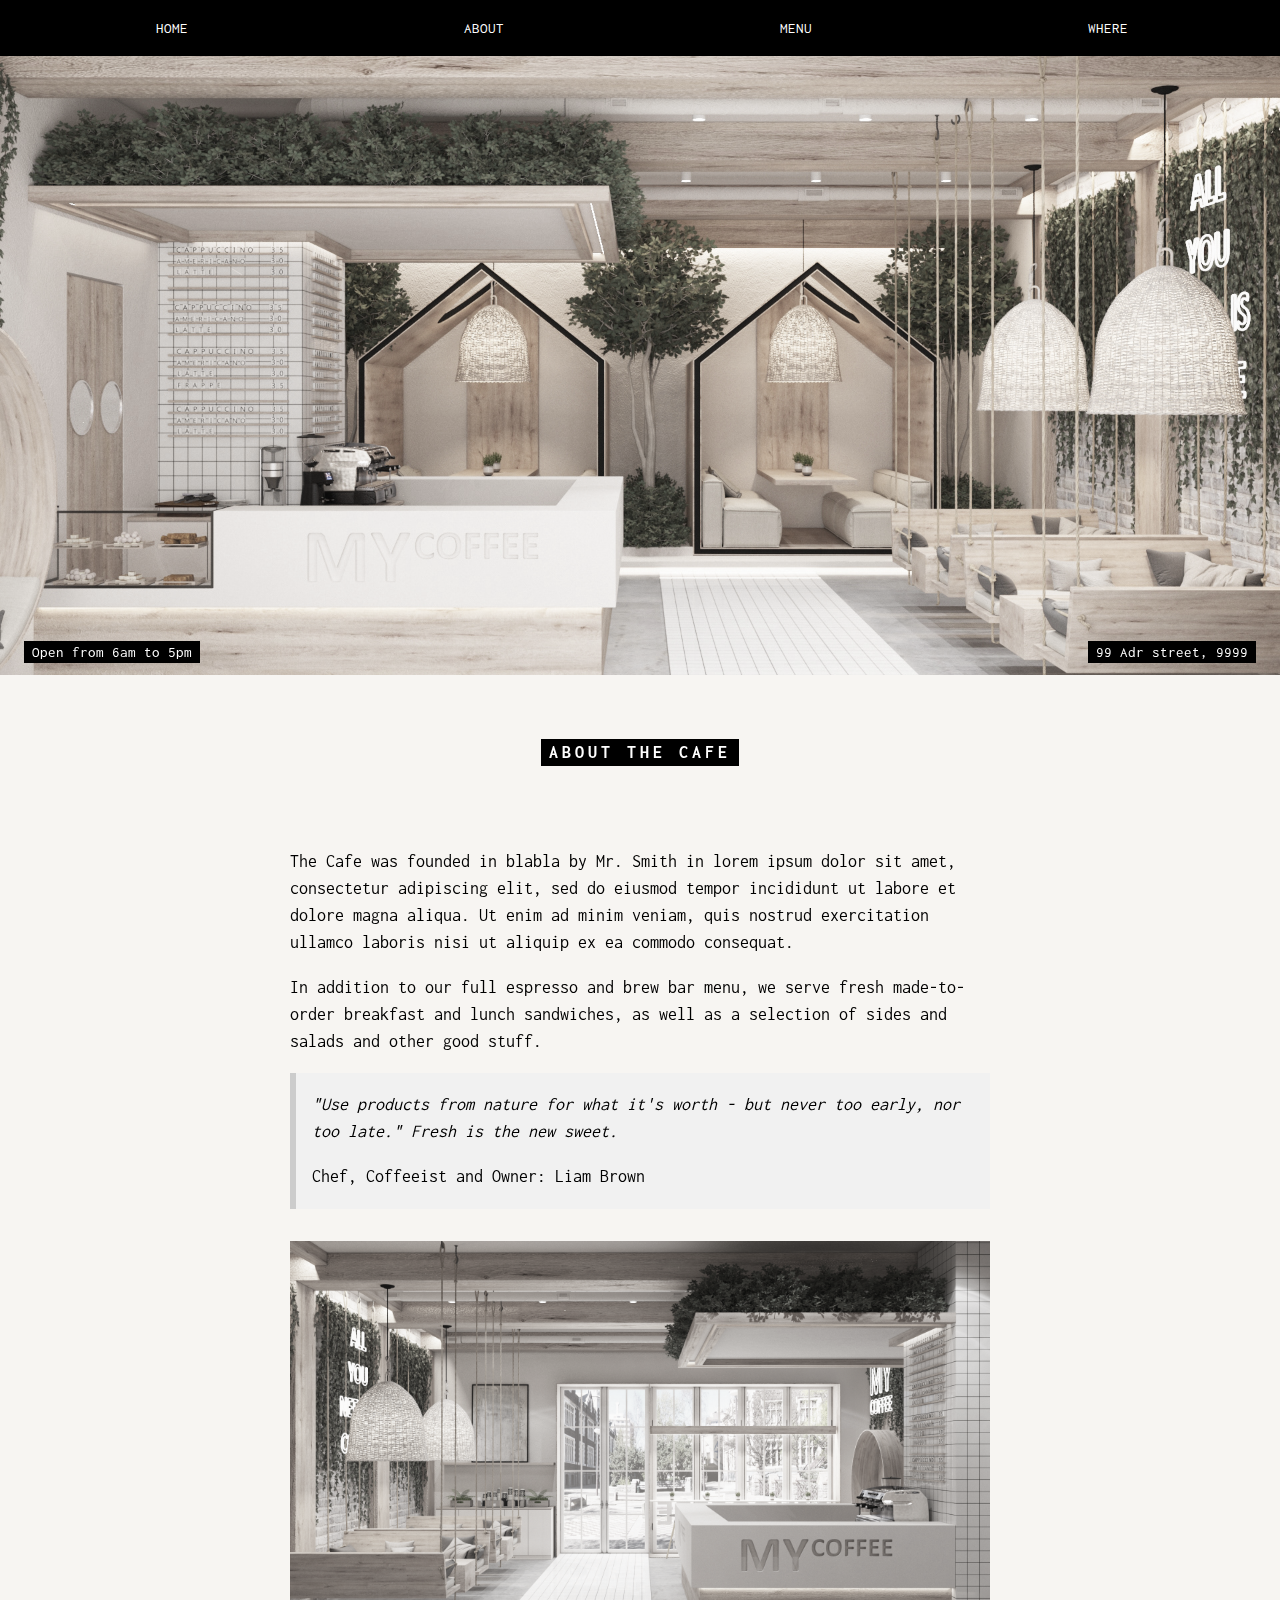
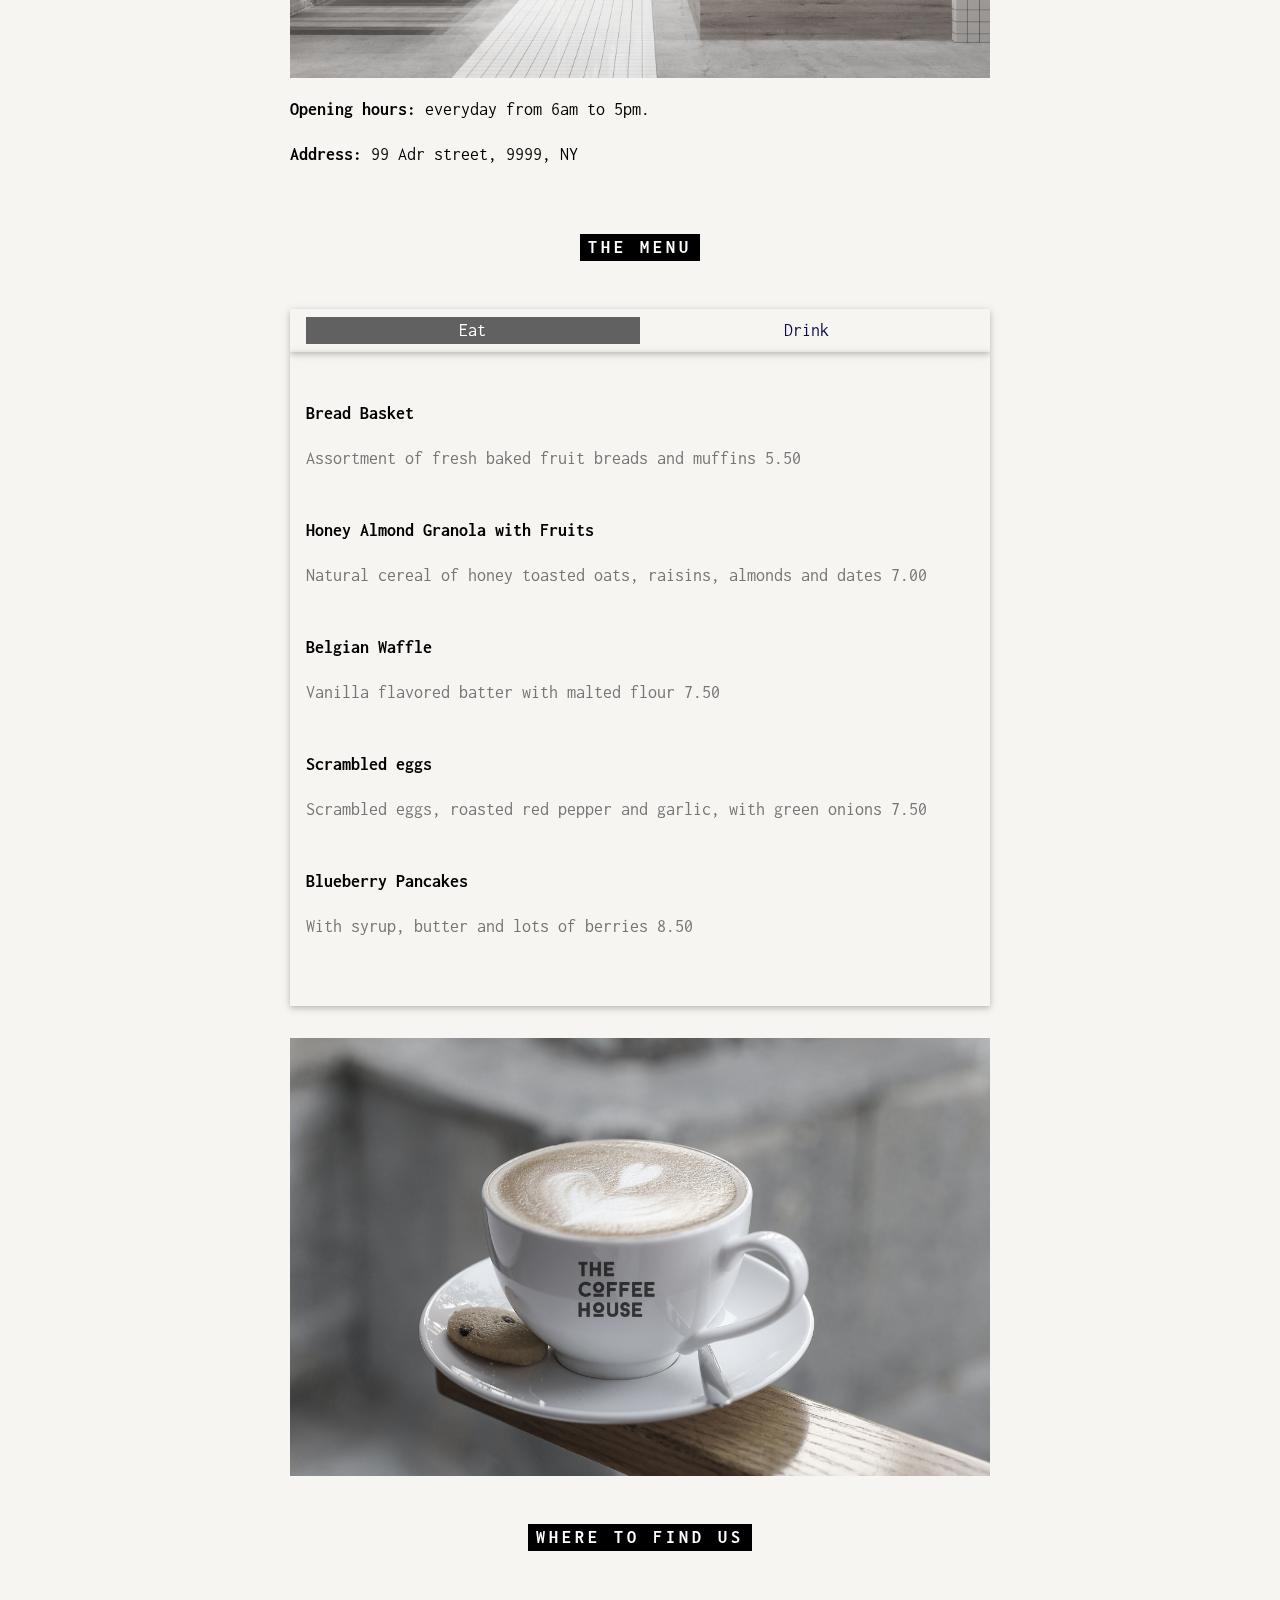
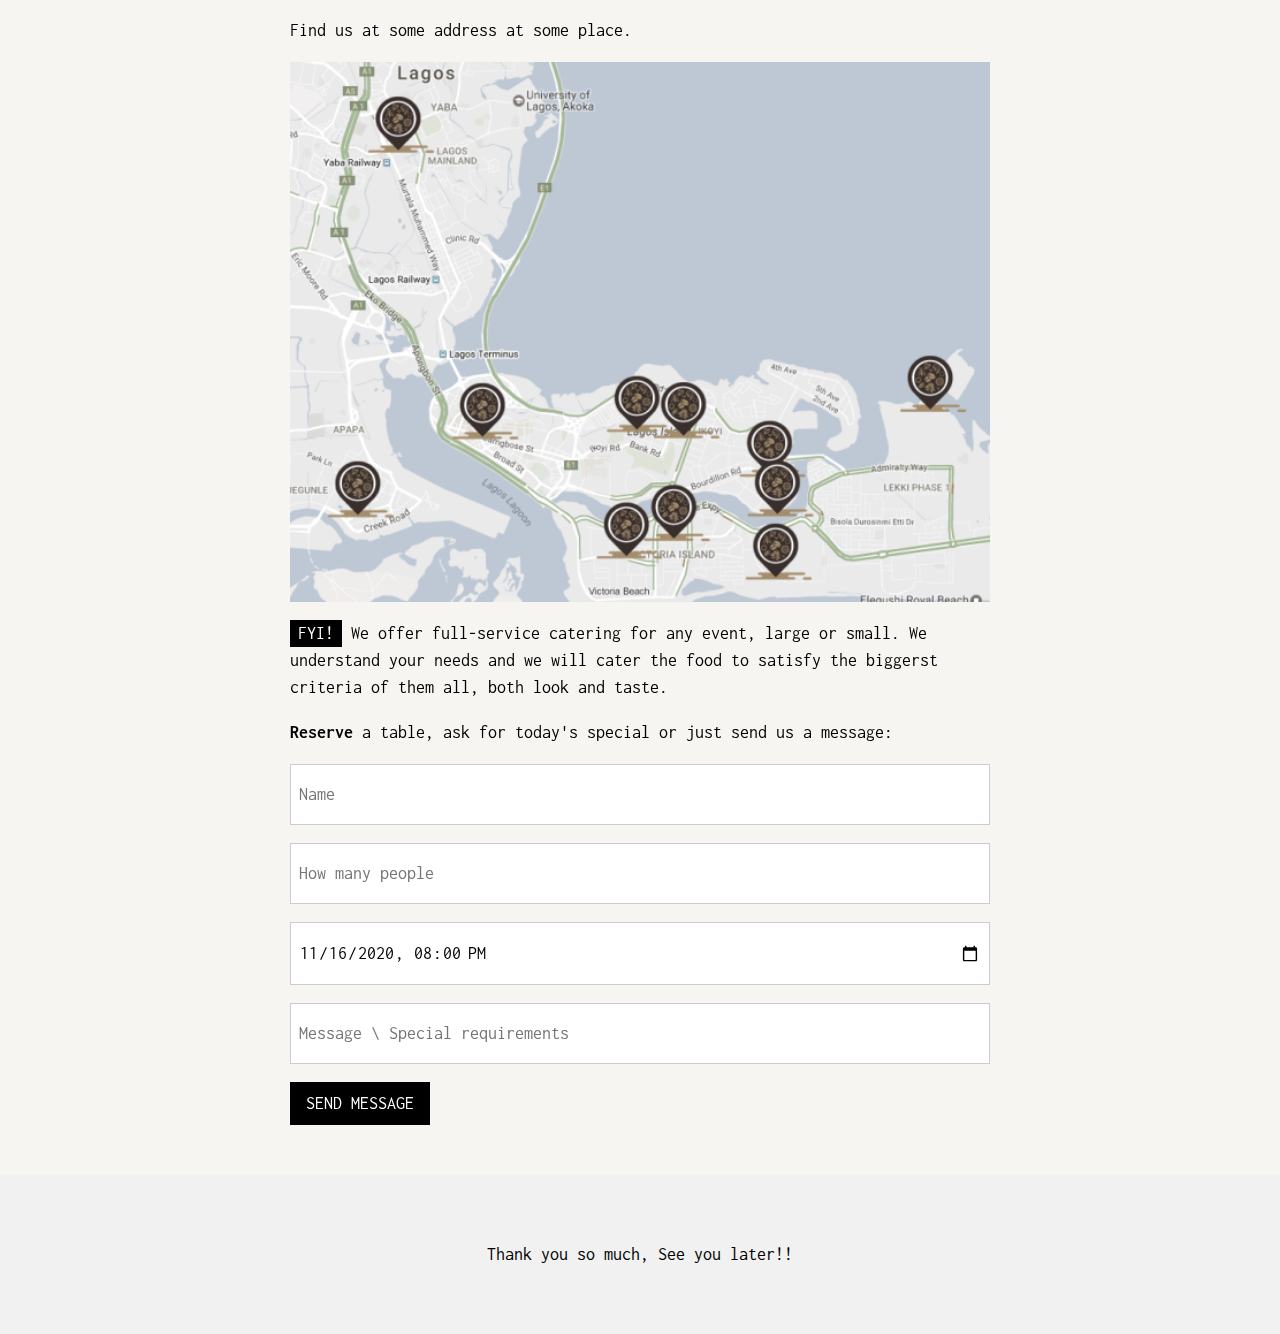
==== index.htm @ 523b7050 "Up" ====
<!DOCTYPE html>
<html>
<title>My Coffee House</title>
<meta charset="UTF-8">
<meta name="viewport" content="width=device-width, initial-scale=1">
<link rel="preconnect" href="https://fonts.googleapis.com">
<link rel="preconnect" href="https://fonts.gstatic.com" crossorigin>
<link href="https://fonts.googleapis.com/css2?family=Inconsolata:wght@200;300;400;500;600;700;800;900&display=swap" rel="stylesheet">
<link rel="stylesheet" href="./assets/css/style.css">
<body>
<link rel="stylesheet" href="./assets/css/responsive.css">
  <!-- Header -->
<div class="top">
  <div class="row padding_ black">
    <div class="col s3">
      <a href="#" class="button block black">HOME</a>
    </div>
    <div class="col s3">
      <a href="#about" class="button block black">ABOUT</a>
    </div>
    <div class="col s3">
      <a href="#menu" class="button block black">MENU</a>
    </div>
    <div class="col s3">
      <a href="#where" class="button block black">WHERE</a>
    </div>
  </div>
</div>

<!-- Header with image -->
<header class="bgimg display-container grayscale-min" id="home">
  <div class="display-bottomleft center  padding-large hide-small">
    <span class="tag">Open from 6am to 5pm</span>
  </div>
  <div class="display-bottomright center padding-large">
    <span class="tag">99 Adr street, 9999</span>
  </div>
</header>

<!-- Add a background color and large text to the whole page -->
<div class="sand grayscale large">

<!-- About Container -->
<div class="container" id="about">
  <div class="content" style="max-width:700px">
    <h5 class="center padding-64"><span class="tag wide">ABOUT THE CAFE</span></h5>
    <p>The Cafe was founded in blabla by Mr. Smith in lorem ipsum dolor sit amet, consectetur adipiscing elit, sed do eiusmod tempor incididunt ut labore et dolore magna aliqua. Ut enim ad minim veniam, quis nostrud exercitation ullamco laboris nisi ut aliquip ex ea commodo consequat.</p>
    <p>In addition to our full espresso and brew bar menu, we serve fresh made-to-order breakfast and lunch sandwiches, as well as a selection of sides and salads and other good stuff.</p>
    <div class="panel leftbar light-grey">
      <p><i>"Use products from nature for what it's worth - but never too early, nor too late." Fresh is the new sweet.</i></p>
      <p>Chef, Coffeeist and Owner: Liam Brown</p>
    </div>
    <img src="/assets/images/coffeeshop.jpg" style="width:100%;max-width:1000px" class="margin-top">
    <p><strong>Opening hours:</strong> everyday from 6am to 5pm.</p>
    <p><strong>Address:</strong> 99 Adr street, 9999, NY</p>
  </div>
</div>

<!-- Menu Container -->
<div class="container" id="menu">
  <div class="content" style="max-width:700px">

    <h5 class="center padding-48"><span class="tag wide">THE MENU</span></h5>

    <div class="row center card padding_">
      <a href="javascript:void(0)" onclick="openMenu(event, 'Eat');" id="myLink">
        <div class="col s6 tablink">Eat</div>
      </a>
      <a href="javascript:void(0)" onclick="openMenu(event, 'Drinks');">
        <div class="col s6 tablink">Drink</div>
      </a>
    </div>

    <div id="Eat" class="container menu padding-48 card">
      <h5>Bread Basket</h5>
      <p class="text-grey">Assortment of fresh baked fruit breads and muffins 5.50</p><br>

      <h5>Honey Almond Granola with Fruits</h5>
      <p class="text-grey">Natural cereal of honey toasted oats, raisins, almonds and dates 7.00</p><br>

      <h5>Belgian Waffle</h5>
      <p class="text-grey">Vanilla flavored batter with malted flour 7.50</p><br>

      <h5>Scrambled eggs</h5>
      <p class="text-grey">Scrambled eggs, roasted red pepper and garlic, with green onions 7.50</p><br>

      <h5>Blueberry Pancakes</h5>
      <p class="text-grey">With syrup, butter and lots of berries 8.50</p>
    </div>

    <div id="Drinks" class="container menu padding-48 card">
      <h5>Coffee</h5>
      <p class="text-grey">Regular coffee 2.50</p><br>

      <h5>Chocolato</h5>
      <p class="text-grey">Chocolate espresso with milk 4.50</p><br>

      <h5>Corretto</h5>
      <p class="text-grey">Whiskey and coffee 5.00</p><br>

      <h5>Iced tea</h5>
      <p class="text-grey">Hot tea, except not hot 3.00</p><br>

      <h5>Soda</h5>
      <p class="text-grey">Coke, Sprite, Fanta, etc. 2.50</p>
    </div>
    <img src="./assets/images/coffee.jpg" style="width:100%;max-width:1000px;margin-top:32px;">
  </div>
</div>

<!-- Contact/Area Container -->
<div class="container" id="where" style="padding-bottom:32px;">
  <div class="content" style="max-width:700px">
    <h5 class="center padding-48"><span class="tag wide">WHERE TO FIND US</span></h5>
    <p>Find us at some address at some place.</p>
    <img src="/assets/images/map.png.webp" class="image" style="width:100%">
    <p><span class="tag">FYI!</span> We offer full-service catering for any event, large or small. We understand your needs and we will cater the food to satisfy the biggerst criteria of them all, both look and taste.</p>
    <p><strong>Reserve</strong> a table, ask for today's special or just send us a message:</p>
    <form action="" target="_blank">
      <p><input class="input padding-16 border" type="text" placeholder="Name" required name="Name"></p>
      <p><input class="input padding-16 border" type="number" placeholder="How many people" required name="People"></p>
      <p><input class="input padding-16 border" type="datetime-local" placeholder="Date and time" required name="date" value="2020-11-16T20:00"></p>
      <p><input class="input padding-16 border" type="text" placeholder="Message \ Special requirements" required name="Message"></p>
      <p><button class="button black" type="submit">SEND MESSAGE</button></p>
    </form>
  </div>
</div>

<!-- End page content -->
</div>

<!-- Footer -->
<footer class="center light-grey padding-48 large">
  <p>Thank you so much, See you later!!</p>
</footer>
<script src="./assets/js/menu.js"></script>
</body>
</html>
---- assets/css/style.css ----
* {
  box-sizing: border-box;
  padding: 0;
  margin: 0;
}

footer,
header {
  display: block;
}

body,
html {
  height: 100%;
  font-family: "Inconsolata", monospace;
  font-size: 15px;
  line-height: 1.5;
}

html {
  -ms-text-size-adjust: 100%;
  -webkit-text-size-adjust: 100%;
  overflow-x: hidden;
  scroll-behavior: smooth;
}

/* COMMON */
p {
  display: block;
  margin-block-start: 1em;
  margin-block-end: 1em;
  margin-inline-start: 0px;
  margin-inline-end: 0px;
}

h1 {
  font-size: 36px;
}
h2 {
  font-size: 30px;
}
h3 {
  font-size: 24px;
}
h4 {
  font-size: 20px;
}
h5 {
  font-size: 18px;
}
h6 {
  font-size: 16px;
}

a {
  background-color: transparent;
}
a:active,
a:hover {
  outline-width: 0;
}

strong {
  font-weight: bolder;
}

img {
  border-style: none;
  vertical-align: middle;
}

button,
input {
  font: inherit;
  margin: 0;
  overflow: visible;
}

button {
  text-transform: none;
}

.top {
  position: fixed;
  top: 0;
  left: 0;
  right: 0;
  line-height: 24px;
  z-index: 1;
}

.row:after,
.row:before {
  content: "";
  display: table;
  clear: both;
}

.col {
  float: left;
  width: 100%;
}

.col.s3 {
  width: 25%;
}

.col.s6 {
  width: 49.99999%;
}

.padding_ {
  padding: 8px 16px !important;
}

.black {
  color: #fff !important;
  background-color: #000 !important;
}

.button:hover {
  color: #000 !important;
  background-color: #ccc !important;
}

.button {
  -webkit-touch-callout: none;
  -webkit-user-select: none;
  -khtml-user-select: none;
  -moz-user-select: none;
  -ms-user-select: none;
  user-select: none;
  border: none;
  display: inline-block;
  padding: 8px 16px;
  vertical-align: middle;
  overflow: hidden;
  text-decoration: none;
  color: inherit;
  background-color: inherit;
  text-align: center;
  cursor: pointer;
  white-space: nowrap;
}

.button:disabled {
  cursor: not-allowed;
  opacity: 0.3;
}

.block {
  display: block;
  width: 100%;
}

.display-container {
  position: relative;
}

.grayscale-min {
  filter: grayscale(50%);
}

.display-bottomleft {
  position: absolute;
  left: 0;
  bottom: 0;
}

.center {
  text-align: center !important;
}

.padding-large {
  padding: 12px 24px !important;
}

.tag {
  background-color: #000;
  color: #fff;
  display: inline-block;
  padding-left: 8px;
  padding-right: 8px;
  text-align: center;
}

.display-bottomright {
  position: absolute;
  right: 0;
  bottom: 0;
}

.sand {
  color: #000 !important;
  background-color: #fdf5e6 !important;
}

.grayscale {
  filter: grayscale(75%);
}

.large {
  font-size: 18px !important;
}

.container {
  padding: 0.01em 16px;
}

.container:after,
.container:before,
.panel:after,
.panel:before {
  content: "";
  display: table;
  clear: both;
}

.content {
  margin-left: auto;
  margin-right: auto;
}

.content {
  max-width: 980px;
}

.padding-64 {
  padding-top: 64px !important;
  padding-bottom: 64px !important;
}

.wide {
  letter-spacing: 4px;
}

.panel {
  padding: 0.01em 16px;
  margin-top: 16px;
  margin-bottom: 16px;
}

.leftbar {
  border-left: 6px solid #ccc !important;
}

.light-grey {
  color: #000 !important;
  background-color: #f1f1f1 !important;
}

.dark-grey {
  color: #fff !important;
  background-color: #616161 !important;
}

.margin-top {
  margin-top: 16px !important;
}

.padding-48 {
  padding-top: 48px !important;
  padding-bottom: 48px !important;
}

.card {
  box-shadow: 0 2px 5px 0 rgba(0, 0, 0, 0.16), 0 2px 10px 0 rgba(0, 0, 0, 0.12);
}

.text-grey {
  color: #757575 !important;
}

.image {
  max-width: 100%;
  height: auto;
}

.input {
  padding: 8px;
  display: block;
  border: none;
  border-bottom: 1px solid #ccc;
  width: 100%;
}

.border {
  border: 1px solid #ccc !important;
}

.padding-16 {
  padding-top: 16px !important;
  padding-bottom: 16px !important;
}

.light-grey {
  color: #000 !important;
  background-color: #f1f1f1 !important;
}
/* COMMON */

.bgimg {
  background: url("/assets/images/mycoffee.jpeg") top center / cover no-repeat;
  min-height: 75%;
}

.menu {
  display: none;
}
---- assets/css/responsive.css ----
@media (max-width: 600px) {
  .hide-small {
    display: none !important;
  }
}
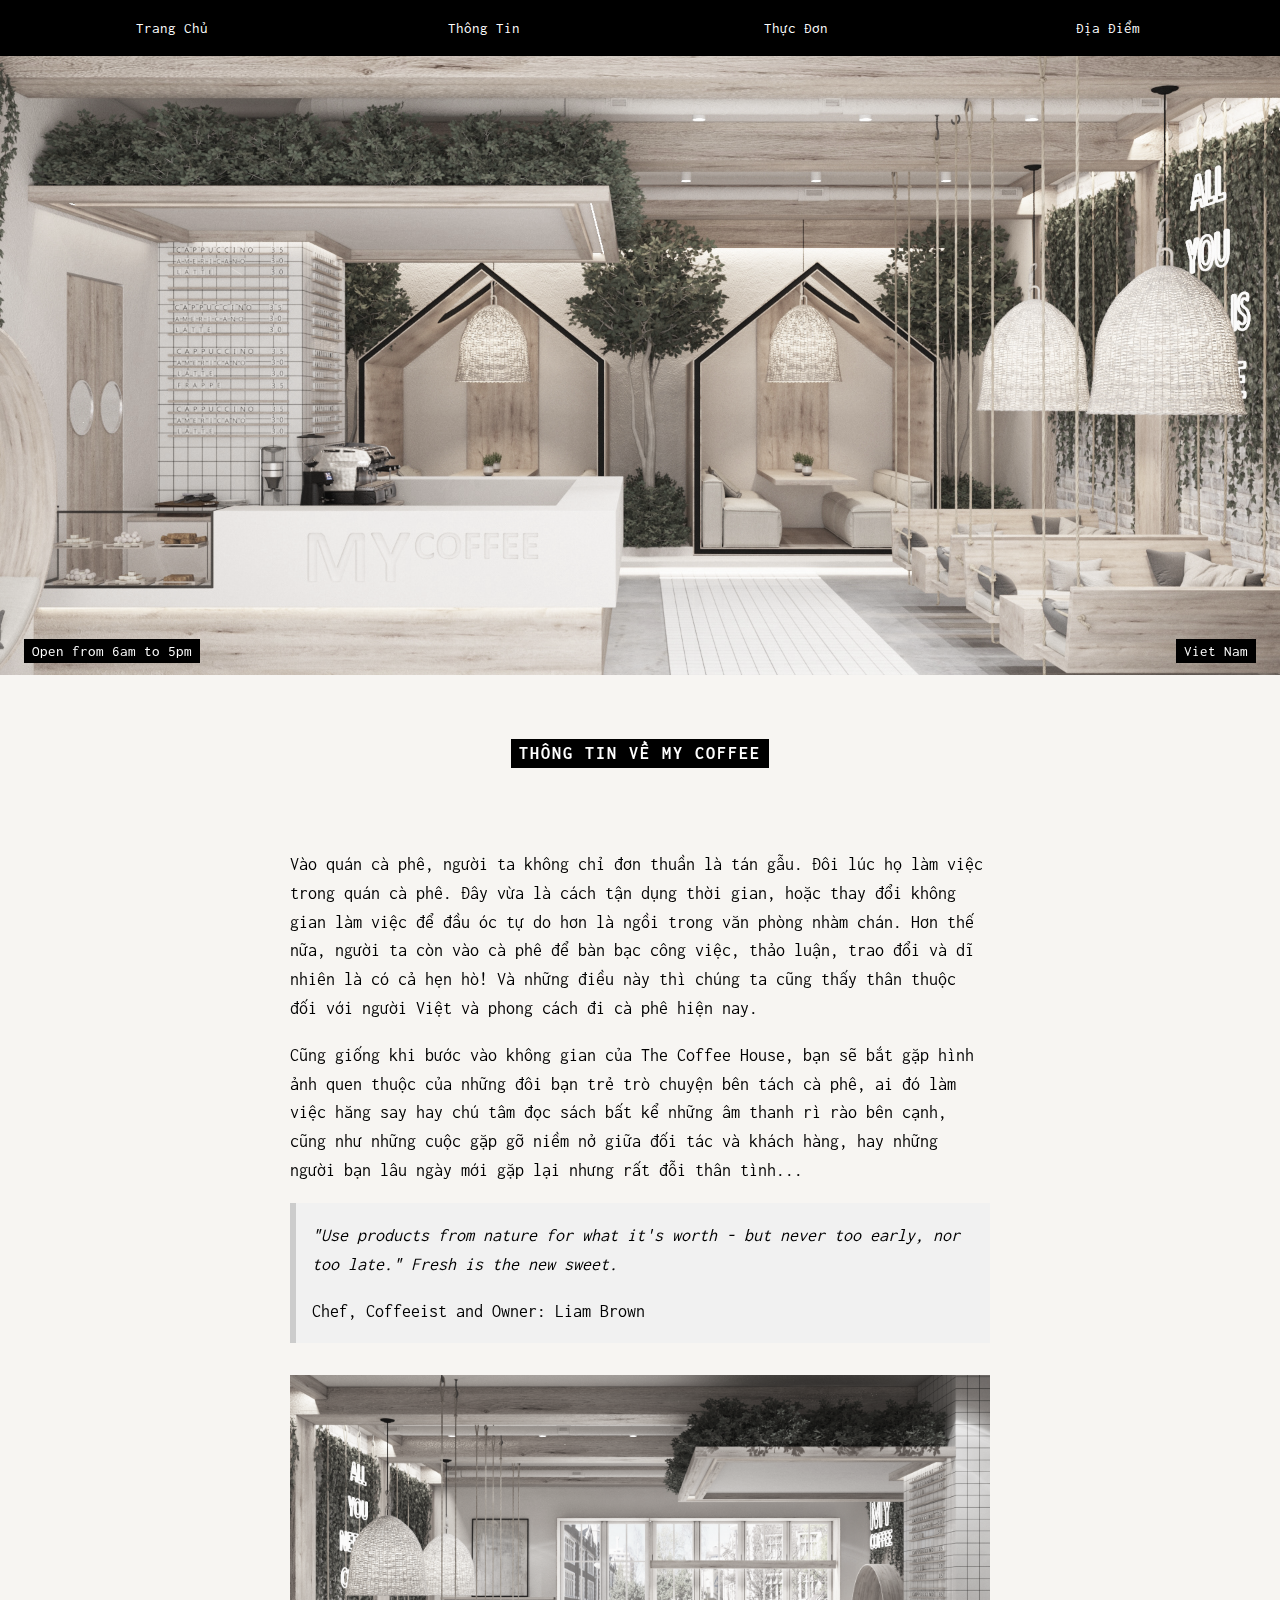
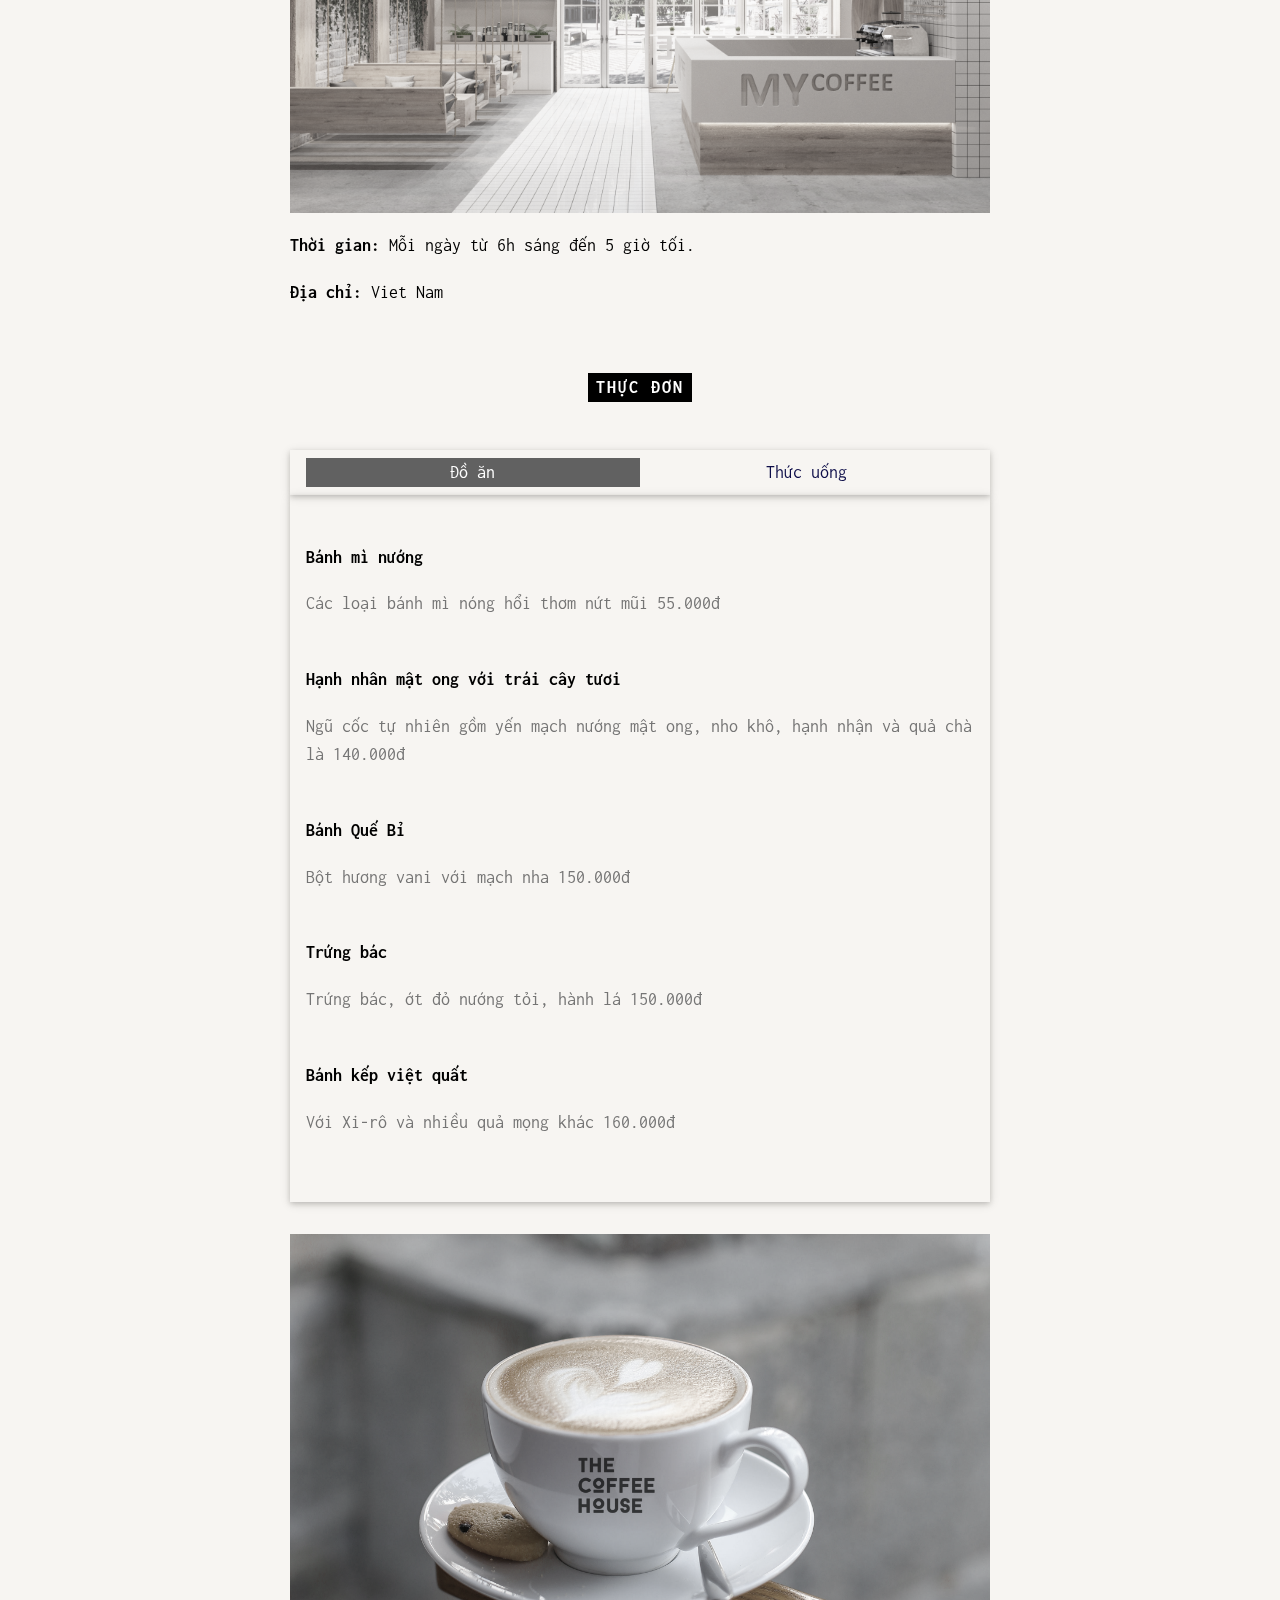
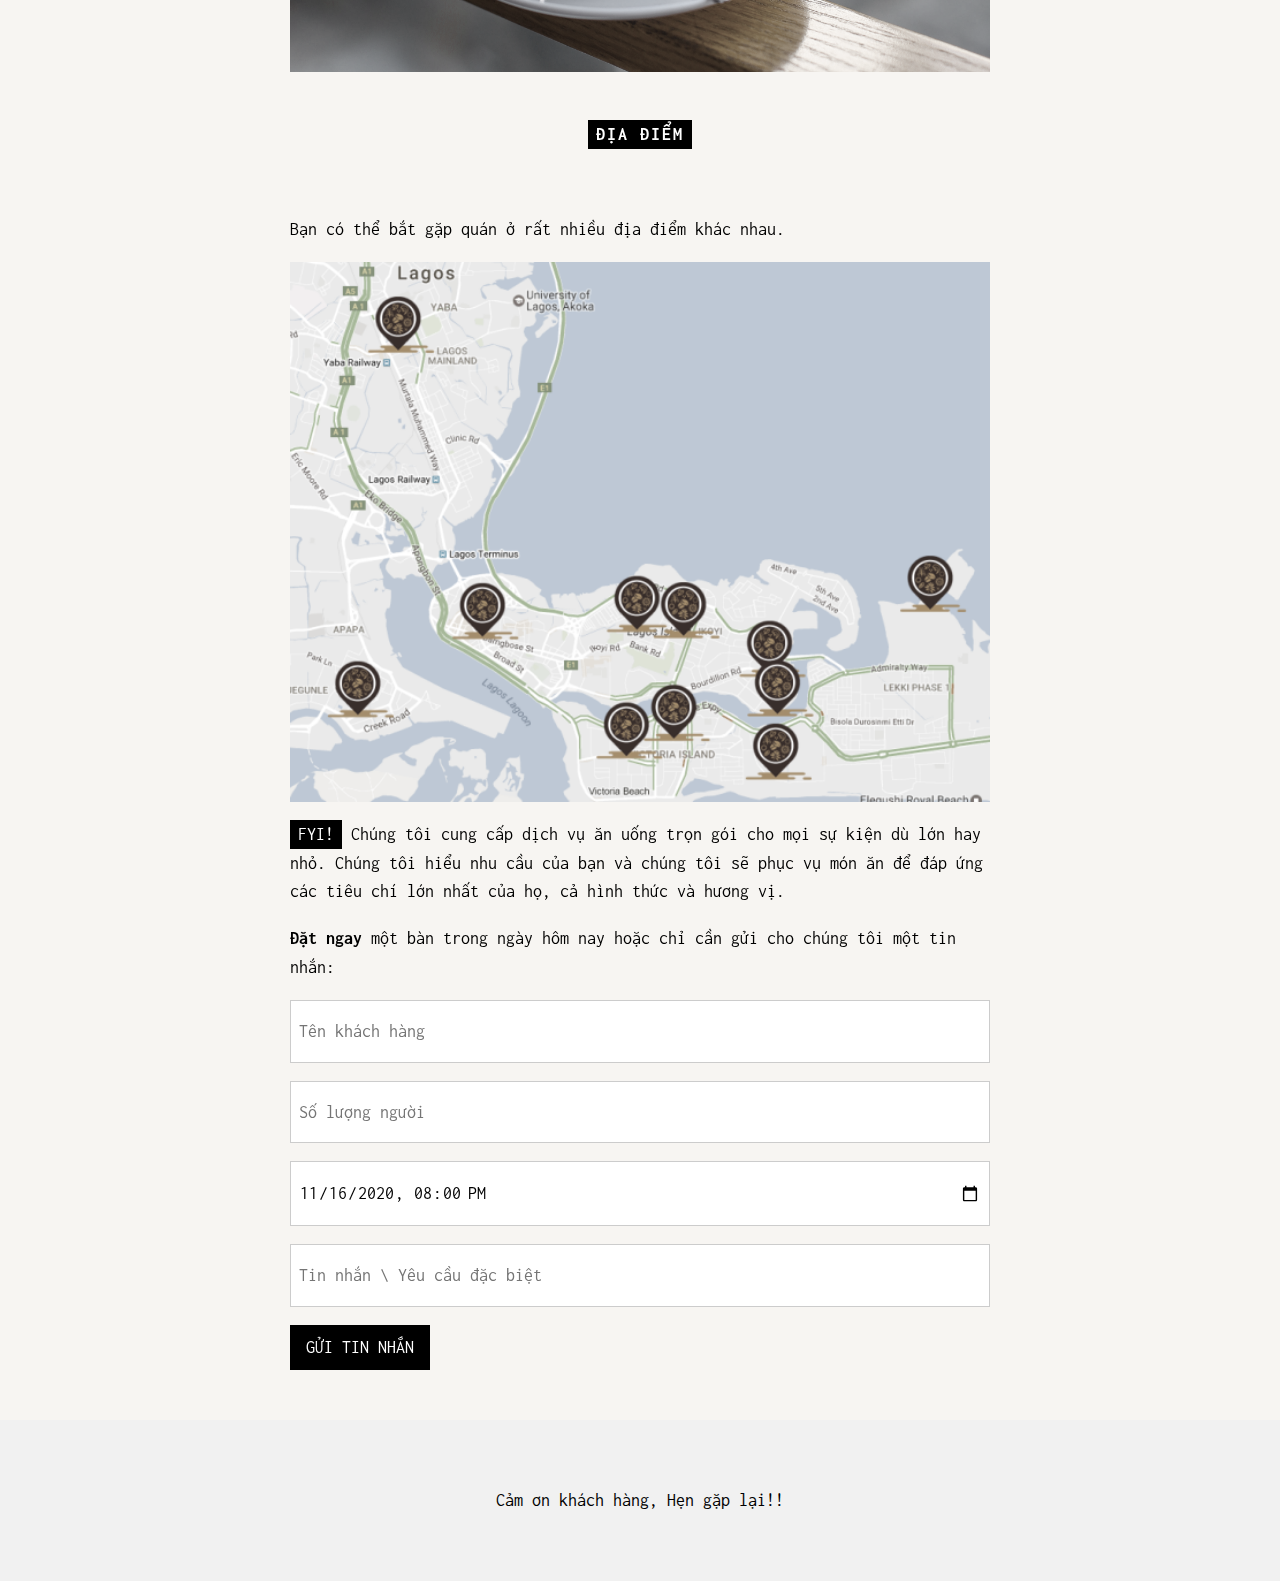
==== commit 0878e9ea: "Up" ====
--- a/index.htm
+++ b/index.htm
@@ -7,22 +7,28 @@
 <link rel="preconnect" href="https://fonts.gstatic.com" crossorigin>
 <link href="https://fonts.googleapis.com/css2?family=Inconsolata:wght@200;300;400;500;600;700;800;900&display=swap" rel="stylesheet">
 <link rel="stylesheet" href="./assets/css/style.css">
+<link rel="stylesheet" href="./assets/css/responsive.css">
+<style>
+  .bgimg {
+    background: url("./assets/images/mycoffee.jpeg") top center / cover no-repeat;
+    min-height: 75%;
+  }
+</style>
 <body>
-<link rel="stylesheet" href="./assets/css/responsive.css">
   <!-- Header -->
 <div class="top">
   <div class="row padding_ black">
     <div class="col s3">
-      <a href="#" class="button block black">HOME</a>
+      <a href="#" class="button block black">Trang Chủ</a>
     </div>
     <div class="col s3">
-      <a href="#about" class="button block black">ABOUT</a>
+      <a href="#about" class="button block black">Thông Tin</a>
     </div>
     <div class="col s3">
-      <a href="#menu" class="button block black">MENU</a>
+      <a href="#menu" class="button block black">Thực Đơn</a>
     </div>
     <div class="col s3">
-      <a href="#where" class="button block black">WHERE</a>
+      <a href="#where" class="button block black">Địa Điểm</a>
     </div>
   </div>
 </div>
@@ -33,7 +39,7 @@
     <span class="tag">Open from 6am to 5pm</span>
   </div>
   <div class="display-bottomright center padding-large">
-    <span class="tag">99 Adr street, 9999</span>
+    <span class="tag">Viet Nam</span>
   </div>
 </header>
 
@@ -43,16 +49,16 @@
 <!-- About Container -->
 <div class="container" id="about">
   <div class="content" style="max-width:700px">
-    <h5 class="center padding-64"><span class="tag wide">ABOUT THE CAFE</span></h5>
-    <p>The Cafe was founded in blabla by Mr. Smith in lorem ipsum dolor sit amet, consectetur adipiscing elit, sed do eiusmod tempor incididunt ut labore et dolore magna aliqua. Ut enim ad minim veniam, quis nostrud exercitation ullamco laboris nisi ut aliquip ex ea commodo consequat.</p>
-    <p>In addition to our full espresso and brew bar menu, we serve fresh made-to-order breakfast and lunch sandwiches, as well as a selection of sides and salads and other good stuff.</p>
+    <h5 class="center padding-64"><span class="tag wide">THÔNG TIN VỀ MY COFFEE</span></h5>
+    <p>Vào quán cà phê, người ta không chỉ đơn thuần là tán gẫu. Đôi lúc họ làm việc trong quán cà phê. Đây vừa là cách tận dụng thời gian, hoặc thay đổi không gian làm việc để đầu óc tự do hơn là ngồi trong văn phòng nhàm chán. Hơn thế nữa, người ta còn vào cà phê để bàn bạc công việc, thảo luận, trao đổi và dĩ nhiên là có cả hẹn hò! Và những điều này thì chúng ta cũng thấy thân thuộc đối với người Việt và phong cách đi cà phê hiện nay. </p>
+    <p>Cũng giống khi bước vào không gian của The Coffee House, bạn sẽ bắt gặp hình ảnh quen thuộc của những đôi bạn trẻ trò chuyện bên tách cà phê, ai đó làm việc hăng say hay chú tâm đọc sách bất kể những âm thanh rì rào bên cạnh, cũng như những cuộc gặp gỡ niềm nở giữa đối tác và khách hàng, hay những người bạn lâu ngày mới gặp lại nhưng rất đỗi thân tình... </p>
     <div class="panel leftbar light-grey">
       <p><i>"Use products from nature for what it's worth - but never too early, nor too late." Fresh is the new sweet.</i></p>
       <p>Chef, Coffeeist and Owner: Liam Brown</p>
     </div>
-    <img src="/assets/images/coffeeshop.jpg" style="width:100%;max-width:1000px" class="margin-top">
-    <p><strong>Opening hours:</strong> everyday from 6am to 5pm.</p>
-    <p><strong>Address:</strong> 99 Adr street, 9999, NY</p>
+    <img src="./assets/images/coffeeshop.jpg" style="width:100%;max-width:1000px" class="margin-top">
+    <p><strong>Thời gian:</strong> Mỗi ngày từ 6h sáng đến 5 giờ tối.</p>
+    <p><strong>Địa chỉ:</strong> Viet Nam</p>
   </div>
 </div>
 
@@ -60,49 +66,49 @@
 <div class="container" id="menu">
   <div class="content" style="max-width:700px">
 
-    <h5 class="center padding-48"><span class="tag wide">THE MENU</span></h5>
+    <h5 class="center padding-48"><span class="tag wide">THỰC ĐƠN</span></h5>
 
     <div class="row center card padding_">
       <a href="javascript:void(0)" onclick="openMenu(event, 'Eat');" id="myLink">
-        <div class="col s6 tablink">Eat</div>
+        <div class="col s6 tablink">Đồ ăn</div>
       </a>
       <a href="javascript:void(0)" onclick="openMenu(event, 'Drinks');">
-        <div class="col s6 tablink">Drink</div>
+        <div class="col s6 tablink">Thức uống</div>
       </a>
     </div>
 
     <div id="Eat" class="container menu padding-48 card">
-      <h5>Bread Basket</h5>
-      <p class="text-grey">Assortment of fresh baked fruit breads and muffins 5.50</p><br>
+      <h5>Bánh mì nướng</h5>
+      <p class="text-grey">Các loại bánh mì nóng hổi thơm nứt mũi 55.000đ</p><br>
 
-      <h5>Honey Almond Granola with Fruits</h5>
-      <p class="text-grey">Natural cereal of honey toasted oats, raisins, almonds and dates 7.00</p><br>
+      <h5>Hạnh nhân mật ong với trái cây tươi</h5>
+      <p class="text-grey">Ngũ cốc tự nhiên gồm yến mạch nướng mật ong, nho khô, hạnh nhận và quả chà là 140.000đ</p><br>
 
-      <h5>Belgian Waffle</h5>
-      <p class="text-grey">Vanilla flavored batter with malted flour 7.50</p><br>
+      <h5>Bánh Quế Bỉ</h5>
+      <p class="text-grey">Bột hương vani với mạch nha 150.000đ</p><br>
 
-      <h5>Scrambled eggs</h5>
-      <p class="text-grey">Scrambled eggs, roasted red pepper and garlic, with green onions 7.50</p><br>
+      <h5>Trứng bác</h5>
+      <p class="text-grey">Trứng bác, ớt đỏ nướng tỏi, hành lá 150.000đ</p><br>
 
-      <h5>Blueberry Pancakes</h5>
-      <p class="text-grey">With syrup, butter and lots of berries 8.50</p>
+      <h5>Bánh kếp việt quất</h5>
+      <p class="text-grey">Với Xi-rô và nhiều quả mọng khác 160.000đ</p>
     </div>
 
     <div id="Drinks" class="container menu padding-48 card">
       <h5>Coffee</h5>
-      <p class="text-grey">Regular coffee 2.50</p><br>
+      <p class="text-grey">Đen đá không đường 50.000đ</p><br>
 
       <h5>Chocolato</h5>
-      <p class="text-grey">Chocolate espresso with milk 4.50</p><br>
+      <p class="text-grey">Cà phê Socola với sữa 90.000đ</p><br>
 
       <h5>Corretto</h5>
-      <p class="text-grey">Whiskey and coffee 5.00</p><br>
+      <p class="text-grey">Rượu Whisky và cà phê 100.000đ</p><br>
 
       <h5>Iced tea</h5>
-      <p class="text-grey">Hot tea, except not hot 3.00</p><br>
+      <p class="text-grey">Trà thanh nhiệt 40.000đ</p><br>
 
       <h5>Soda</h5>
-      <p class="text-grey">Coke, Sprite, Fanta, etc. 2.50</p>
+      <p class="text-grey">PepSi, CoCa,   Sprite, Fanta,... 50.000đ</p>
     </div>
     <img src="./assets/images/coffee.jpg" style="width:100%;max-width:1000px;margin-top:32px;">
   </div>
@@ -111,17 +117,17 @@
 <!-- Contact/Area Container -->
 <div class="container" id="where" style="padding-bottom:32px;">
   <div class="content" style="max-width:700px">
-    <h5 class="center padding-48"><span class="tag wide">WHERE TO FIND US</span></h5>
-    <p>Find us at some address at some place.</p>
-    <img src="/assets/images/map.png.webp" class="image" style="width:100%">
-    <p><span class="tag">FYI!</span> We offer full-service catering for any event, large or small. We understand your needs and we will cater the food to satisfy the biggerst criteria of them all, both look and taste.</p>
-    <p><strong>Reserve</strong> a table, ask for today's special or just send us a message:</p>
+    <h5 class="center padding-48"><span class="tag wide">ĐỊA ĐIỂM</span></h5>
+    <p>Bạn có thể bắt gặp quán ở rất nhiều địa điểm khác nhau.</p>
+    <img src="./assets/images/map.png.webp" class="image" style="width:100%">
+    <p><span class="tag">FYI!</span> Chúng tôi cung cấp dịch vụ ăn uống trọn gói cho mọi sự kiện dù lớn hay nhỏ. Chúng tôi hiểu nhu cầu của bạn và chúng tôi sẽ phục vụ món ăn để đáp ứng các tiêu chí lớn nhất của họ, cả hình thức và hương vị.</p>
+    <p><strong>Đặt ngay</strong> một bàn trong ngày hôm nay hoặc chỉ cần gửi cho chúng tôi một tin nhắn:</p>
     <form action="" target="_blank">
-      <p><input class="input padding-16 border" type="text" placeholder="Name" required name="Name"></p>
-      <p><input class="input padding-16 border" type="number" placeholder="How many people" required name="People"></p>
+      <p><input class="input padding-16 border" type="text" placeholder="Tên khách hàng" required name="Name"></p>
+      <p><input class="input padding-16 border" type="number" placeholder="Số lượng người" required name="People"></p>
       <p><input class="input padding-16 border" type="datetime-local" placeholder="Date and time" required name="date" value="2020-11-16T20:00"></p>
-      <p><input class="input padding-16 border" type="text" placeholder="Message \ Special requirements" required name="Message"></p>
-      <p><button class="button black" type="submit">SEND MESSAGE</button></p>
+      <p><input class="input padding-16 border" type="text" placeholder="Tin nhắn \ Yêu cầu đặc biệt" required name="Message"></p>
+      <p><button class="button black" type="submit">GỬI TIN NHẮN</button></p>
     </form>
   </div>
 </div>
@@ -131,7 +137,7 @@
 
 <!-- Footer -->
 <footer class="center light-grey padding-48 large">
-  <p>Thank you so much, See you later!!</p>
+  <p>Cảm ơn khách hàng, Hẹn gặp lại!!</p>
 </footer>
 <script src="./assets/js/menu.js"></script>
 </body>
--- a/assets/css/style.css
+++ b/assets/css/style.css
@@ -2,6 +2,8 @@
   box-sizing: border-box;
   padding: 0;
   margin: 0;
+  letter-spacing: normal;
+  word-spacing: normal;
 }
 
 footer,
@@ -14,7 +16,7 @@
   height: 100%;
   font-family: "Inconsolata", monospace;
   font-size: 15px;
-  line-height: 1.5;
+  line-height: 1.6;
 }
 
 html {
@@ -231,7 +233,7 @@
 }
 
 .wide {
-  letter-spacing: 4px;
+  letter-spacing: 2px;
 }
 
 .panel {
@@ -299,11 +301,6 @@
 }
 /* COMMON */
 
-.bgimg {
-  background: url("/assets/images/mycoffee.jpeg") top center / cover no-repeat;
-  min-height: 75%;
-}
-
 .menu {
   display: none;
 }
